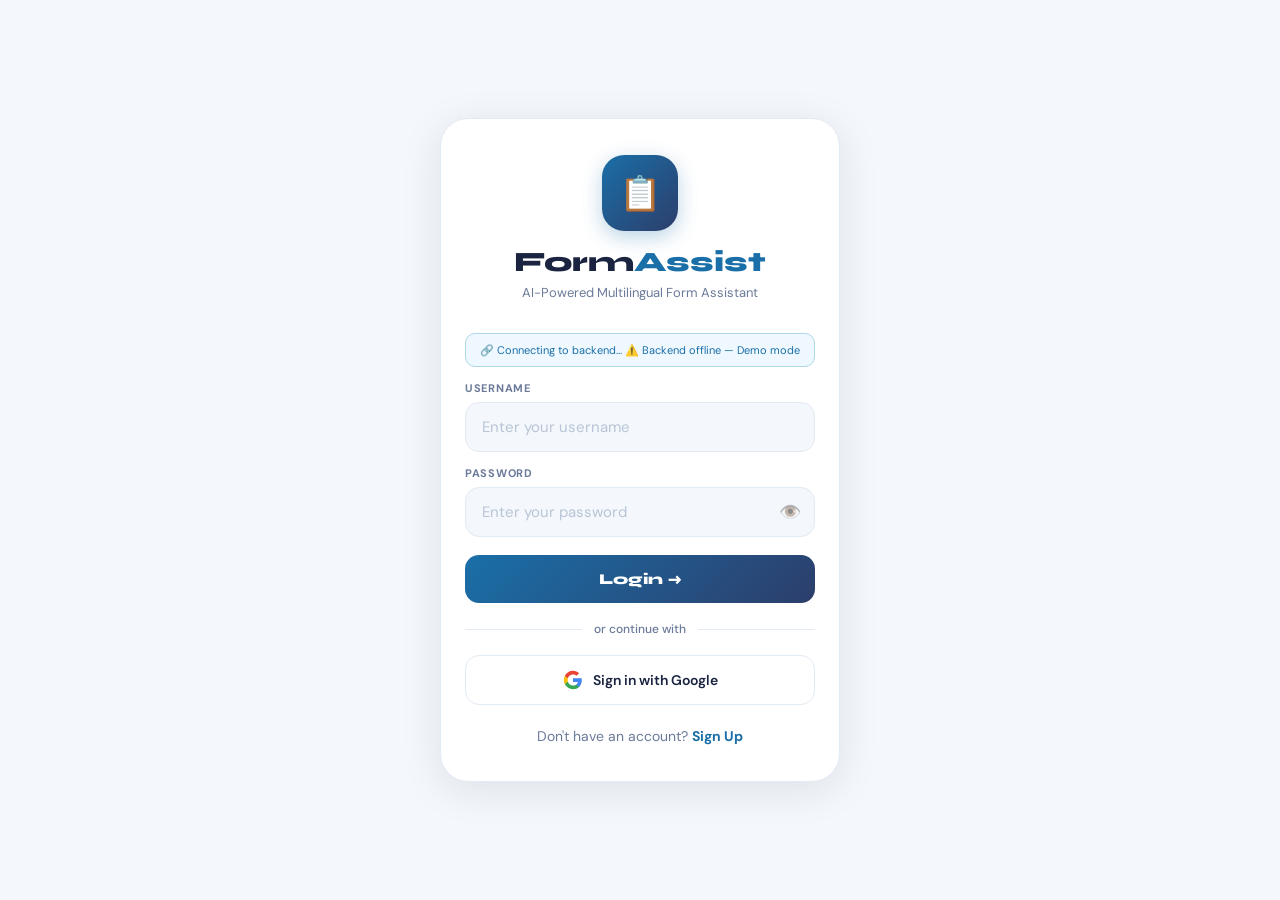
==== index.html @ cd830179 "Add files via upload" ====
<!DOCTYPE html>
<html lang="en">
<head>
    <meta charset="UTF-8">
    <meta name="viewport" content="width=device-width, initial-scale=1.0">
    <title>FormAssist - Login</title>
    <link href="https://fonts.googleapis.com/css2?family=Syne:wght@700;800&family=DM+Sans:wght@300;400;500;600&display=swap" rel="stylesheet">
    <link rel="stylesheet" href="style.css">
    <style>
        :root{--white:#FFFFFF;--bg:#F4F7FB;--blue:#87CEEB;--blue2:#ADD8E6;--blue-dark:#1A6FA8;--navy:#1A2340;--navy2:#2C3E6B;--text:#1A2340;--sub:#6B7A99;--border:#E2EAF4;--coral:#EF4444;--mint:#10B981;--shadow:0 4px 24px rgba(26,111,168,0.12);}
        *{margin:0;padding:0;box-sizing:border-box;}
        body{background:var(--bg);font-family:'DM Sans',sans-serif;color:var(--text);min-height:100vh;display:flex;flex-direction:column;align-items:center;justify-content:center;padding:24px 16px;}
        .card{background:var(--white);border-radius:28px;padding:36px 24px;width:100%;max-width:400px;box-shadow:0 8px 40px rgba(26,35,64,0.10);}
        .logo-wrap{text-align:center;margin-bottom:32px;}
        .logo-ico{width:76px;height:76px;border-radius:22px;background:linear-gradient(135deg,var(--blue-dark),var(--navy2));display:flex;align-items:center;justify-content:center;font-size:34px;margin:0 auto 14px;box-shadow:0 6px 20px rgba(26,111,168,0.3);}
        .logo-name{font-family:'Syne',sans-serif;font-size:28px;font-weight:800;color:var(--navy);}
        .logo-name span{color:var(--blue-dark);}
        .logo-sub{font-size:13px;color:var(--sub);margin-top:5px;}
        .field-group{margin-bottom:14px;}
        .field-label{font-size:11px;font-weight:700;text-transform:uppercase;letter-spacing:0.7px;color:var(--sub);margin-bottom:7px;display:block;}
        .field-wrap{position:relative;}
        .field-input{width:100%;padding:14px 16px;background:var(--bg);border:1.5px solid var(--border);border-radius:14px;color:var(--text);font-size:15px;font-family:'DM Sans',sans-serif;outline:none;transition:all 0.3s;}
        .field-input:focus{border-color:var(--blue-dark);background:var(--white);box-shadow:0 0 0 3px rgba(26,111,168,0.1);}
        .field-input::placeholder{color:#B8C5D6;}
        .eye-btn{position:absolute;right:14px;top:50%;transform:translateY(-50%);font-size:18px;cursor:pointer;opacity:0.5;}
        .error-box{background:#FEF2F2;border:1.5px solid #FECACA;border-radius:12px;padding:11px 14px;font-size:13px;color:var(--coral);margin-bottom:14px;display:none;align-items:center;gap:8px;}
        .error-box.show{display:flex;}
        .api-notice{background:#EFF8FF;border:1px solid var(--blue2);border-radius:10px;padding:9px 13px;font-size:11px;color:var(--blue-dark);margin-bottom:14px;text-align:center;}
        .btn-main{width:100%;padding:15px;background:linear-gradient(135deg,var(--blue-dark),var(--navy2));color:white;border:none;border-radius:14px;font-family:'Syne',sans-serif;font-size:15px;font-weight:800;cursor:pointer;transition:all 0.3s;margin-top:4px;}
        .btn-main:hover{transform:translateY(-2px);box-shadow:0 8px 24px rgba(26,111,168,0.35);}
        .btn-main:disabled{opacity:0.7;cursor:not-allowed;transform:none;}
        .divider{display:flex;align-items:center;gap:12px;margin:18px 0;}
        .div-line{flex:1;height:1px;background:var(--border);}
        .div-txt{font-size:12px;color:var(--sub);font-weight:500;}
        .btn-google{width:100%;padding:14px;background:var(--white);border:1.5px solid var(--border);border-radius:14px;font-size:14px;font-weight:600;color:var(--text);cursor:pointer;transition:all 0.3s;display:flex;align-items:center;justify-content:center;gap:10px;font-family:'DM Sans',sans-serif;}
        .btn-google:hover{border-color:var(--blue2);box-shadow:var(--shadow);}
        .bottom-row{text-align:center;margin-top:22px;font-size:14px;color:var(--sub);}
        .link{color:var(--blue-dark);font-weight:700;cursor:pointer;}
        .link:hover{text-decoration:underline;}
        .toast{position:fixed;bottom:28px;left:50%;transform:translateX(-50%) translateY(120px);background:var(--navy);border-radius:12px;padding:12px 22px;color:white;font-size:13px;font-weight:500;transition:transform 0.4s cubic-bezier(0.34,1.56,0.64,1);z-index:999;white-space:nowrap;}
        .toast.on{transform:translateX(-50%) translateY(0);}
        @keyframes spin{to{transform:rotate(360deg)}}
    </style>
</head>
<body>
    <div class="card">
        <div class="logo-wrap">
            <div class="logo-ico">📋</div>
            <div class="logo-name">Form<span>Assist</span></div>
            <div class="logo-sub">AI-Powered Multilingual Form Assistant</div>
        </div>

        <!-- API Notice -->
        <div class="api-notice" id="apiNotice">
            🔗 Connecting to backend... <span id="apiStatus">checking</span>
        </div>

        <div class="error-box" id="errorBox">
            <span>⚠️</span><span id="errorTxt">Invalid username or password!</span>
        </div>

        <div class="field-group">
            <label class="field-label">Username</label>
            <input class="field-input" id="username" type="text" placeholder="Enter your username" onkeydown="if(event.key==='Enter')login()">
        </div>

        <div class="field-group">
            <label class="field-label">Password</label>
            <div class="field-wrap">
                <input class="field-input" id="password" type="password" placeholder="Enter your password" onkeydown="if(event.key==='Enter')login()" style="padding-right:44px">
                <span class="eye-btn" onclick="togglePass()">👁️</span>
            </div>
        </div>

        <button class="btn-main" id="loginBtn" onclick="login()">
            <span id="loginTxt">Login →</span>
            <div class="btn-loader" id="loginLoader"></div>
        </button>

        <div class="divider">
            <div class="div-line"></div>
            <div class="div-txt">or continue with</div>
            <div class="div-line"></div>
        </div>

        <button class="btn-google" onclick="googleLogin()">
            <svg width="20" height="20" viewBox="0 0 24 24"><path fill="#4285F4" d="M22.56 12.25c0-.78-.07-1.53-.2-2.25H12v4.26h5.92c-.26 1.37-1.04 2.53-2.21 3.31v2.77h3.57c2.08-1.92 3.28-4.74 3.28-8.09z"/><path fill="#34A853" d="M12 23c2.97 0 5.46-.98 7.28-2.66l-3.57-2.77c-.98.66-2.23 1.06-3.71 1.06-2.86 0-5.29-1.93-6.16-4.53H2.18v2.84C3.99 20.53 7.7 23 12 23z"/><path fill="#FBBC05" d="M5.84 14.09c-.22-.66-.35-1.36-.35-2.09s.13-1.43.35-2.09V7.07H2.18C1.43 8.55 1 10.22 1 12s.43 3.45 1.18 4.93l2.85-2.22.81-.62z"/><path fill="#EA4335" d="M12 5.38c1.62 0 3.06.56 4.21 1.64l3.15-3.15C17.45 2.09 14.97 1 12 1 7.7 1 3.99 3.47 2.18 7.07l3.66 2.84c.87-2.6 3.3-4.53 6.16-4.53z"/></svg>
            Sign in with Google
        </button>

        <div class="bottom-row">
            Don't have an account? <span class="link" onclick="window.location.href='signup_fixed.html'">Sign Up</span>
        </div>
    </div>

    <div class="toast" id="toastEl"></div>

    <script>
        // =============================================
        // API CONFIG — Replit pe apna URL daalo
        // =============================================
        var API_BASE = 'http://localhost:8000'; // Replit URL: https://your-repl.replit.app

        // Check backend connection on load
        window.addEventListener('load', function(){
            checkBackend();
        });

        async function checkBackend(){
            var notice = document.getElementById('apiNotice');
            var status = document.getElementById('apiStatus');
            try {
                var res = await fetch(API_BASE + '/health', {
                    method: 'GET',
                    signal: AbortSignal.timeout(3000)
                });
                if(res.ok){
                    status.textContent = '✅ Connected';
                    notice.style.background = '#ECFDF5';
                    notice.style.borderColor = '#A7F3D0';
                    notice.style.color = '#10B981';
                    setTimeout(function(){ notice.style.display='none'; }, 2000);
                } else {
                    status.textContent = '⚠️ Backend offline — Demo mode';
                }
            } catch(e){
                status.textContent = '⚠️ Backend offline — Demo mode';
            }
        }

        function togglePass(){
            var inp = document.getElementById('password');
            inp.type = inp.type === 'password' ? 'text' : 'password';
        }

        function setLoading(loading){
            var btn = document.getElementById('loginBtn');
            var txt = document.getElementById('loginTxt');
            var loader = document.getElementById('loginLoader');
            btn.disabled = loading;
            txt.style.display = loading ? 'none' : 'inline';
            loader.style.display = loading ? 'block' : 'none';
        }

        async function login(){
            var u = document.getElementById('username').value.trim();
            var p = document.getElementById('password').value.trim();
            var eb = document.getElementById('errorBox');

            if(!u || !p){
                document.getElementById('errorTxt').textContent = 'Please enter both username and password!';
                eb.classList.add('show');
                return;
            }

            eb.classList.remove('show');
            setLoading(true);

            // Check if backend is online first
            var backendOnline = false;
            try {
                var healthRes = await fetch(API_BASE + '/health', { signal: AbortSignal.timeout(3000) });
                backendOnline = healthRes.ok;
            } catch(e){ backendOnline = false; }

            if(!backendOnline){
                // Backend offline - show error, don't auto login
                document.getElementById('errorTxt').textContent = '⚠️ Server offline! Please start backend first.';
                eb.classList.add('show');
                setLoading(false);
                return;
            }

            try {
                var res = await fetch(API_BASE + '/auth/login', {
                    method: 'POST',
                    headers: { 'Content-Type': 'application/json' },
                    body: JSON.stringify({ username: u, password: p }),
                    signal: AbortSignal.timeout(5000)
                });

                var data = await res.json();

                if(res.ok && data.success){
                    localStorage.setItem('fa_token', data.token);
                    localStorage.setItem('fa_username', data.username);
                    localStorage.removeItem('fa_demo_mode');
                    t('✅ Login successful!');
                    setTimeout(function(){ window.location.href = 'home.html'; }, 800);
                } else {
                    document.getElementById('errorTxt').textContent = data.detail || 'Invalid username or password!';
                    eb.classList.add('show');
                }
            } catch(e){
                document.getElementById('errorTxt').textContent = 'Connection error! Check backend.';
                eb.classList.add('show');
            }

            setLoading(false);
        }

        function googleLogin(){
            t('🔄 Signing in with Google...');
            localStorage.setItem('fa_token', 'google_demo_token');
            localStorage.setItem('fa_username', 'Google User');
            setTimeout(function(){ window.location.href = 'home.html'; }, 1200);
        }

        var tt;
        function toast(msg){return t(msg);}
        function t(msg){
            var el = document.getElementById('toastEl');
            el.textContent = msg;
            el.classList.add('on');
            clearTimeout(tt);
            tt = setTimeout(function(){ el.classList.remove('on'); }, 2500);
        }
    </script>
</body>
</html>
---- style.css ----
/* ================================================
   FormAssist — Global Stylesheet
   White + Light Blue Theme
   ================================================ */

:root {
    --white: #FFFFFF;
    --bg: #F4F7FB;
    --blue: #87CEEB;
    --blue2: #ADD8E6;
    --blue-dark: #1A6FA8;
    --navy: #1A2340;
    --navy2: #2C3E6B;
    --text: #1A2340;
    --sub: #6B7A99;
    --border: #E2EAF4;
    --coral: #EF4444;
    --mint: #10B981;
    --amber: #F59E0B;
    --shadow: 0 4px 24px rgba(26,111,168,0.10);
    --shadow2: 0 8px 32px rgba(26,111,168,0.18);
    --radius: 16px;
    --radius-lg: 20px;
    --radius-xl: 28px;
}

/* ================================================
   RESET
   ================================================ */
* {
    margin: 0;
    padding: 0;
    box-sizing: border-box;
    -webkit-tap-highlight-color: transparent;
}

body {
    background: var(--bg);
    font-family: 'DM Sans', sans-serif;
    color: var(--text);
    min-height: 100vh;
    padding-bottom: 40px;
}

/* ================================================
   TOPBAR
   ================================================ */
.topbar {
    position: fixed;
    top: 0; left: 0; right: 0;
    height: 58px;
    background: var(--white);
    border-bottom: 1px solid var(--border);
    display: flex;
    align-items: center;
    justify-content: space-between;
    padding: 0 16px;
    z-index: 100;
    box-shadow: 0 1px 8px rgba(26,35,64,0.05);
}

.t-back, .t-btn {
    width: 38px;
    height: 38px;
    border-radius: 11px;
    background: var(--bg);
    border: 1px solid var(--border);
    display: flex;
    align-items: center;
    justify-content: center;
    font-size: 18px;
    cursor: pointer;
    transition: all 0.2s;
}

.t-back:hover, .t-btn:hover {
    border-color: var(--blue2);
    background: #EFF8FF;
}

.t-logo {
    font-family: 'Syne', sans-serif;
    font-size: 19px;
    font-weight: 800;
    color: var(--navy);
}

.t-logo span { color: var(--blue-dark); }

.t-title {
    font-family: 'Syne', sans-serif;
    font-size: 18px;
    font-weight: 800;
    color: var(--navy);
}

/* ================================================
   PAGE WRAPPER
   ================================================ */
.page {
    padding: 70px 16px 20px;
}

/* ================================================
   SECTION CARD
   ================================================ */
.section {
    background: var(--white);
    border-radius: var(--radius-lg);
    padding: 16px;
    margin-bottom: 12px;
    box-shadow: 0 1px 6px rgba(26,35,64,0.05);
}

.sec-title {
    font-family: 'Syne', sans-serif;
    font-size: 13px;
    font-weight: 800;
    color: var(--sub);
    text-transform: uppercase;
    letter-spacing: 0.8px;
    margin-bottom: 12px;
}

.sec-title-lg {
    font-family: 'Syne', sans-serif;
    font-size: 16px;
    font-weight: 800;
    color: var(--navy);
    margin-bottom: 12px;
}

/* ================================================
   FORM FIELDS
   ================================================ */
.field-group { margin-bottom: 14px; }

.field-label {
    font-size: 11px;
    font-weight: 700;
    text-transform: uppercase;
    letter-spacing: 0.6px;
    color: var(--sub);
    margin-bottom: 7px;
    display: block;
}

.field-input {
    width: 100%;
    padding: 13px 15px;
    background: var(--bg);
    border: 1.5px solid var(--border);
    border-radius: 13px;
    color: var(--text);
    font-size: 14px;
    font-family: 'DM Sans', sans-serif;
    outline: none;
    transition: all 0.3s;
}

.field-input:focus {
    border-color: var(--blue-dark);
    background: var(--white);
    box-shadow: 0 0 0 3px rgba(26,111,168,0.1);
}

.field-input::placeholder { color: #B8C5D6; }
.field-input.ok { border-color: var(--mint); }
.field-input.err { border-color: var(--coral); }

.field-select {
    width: 100%;
    padding: 13px 15px;
    background: var(--bg);
    border: 1.5px solid var(--border);
    border-radius: 13px;
    color: var(--text);
    font-size: 14px;
    font-family: 'DM Sans', sans-serif;
    outline: none;
    cursor: pointer;
    transition: all 0.3s;
}

.field-select:focus {
    border-color: var(--blue-dark);
}

/* ================================================
   BUTTONS
   ================================================ */
.btn-primary {
    width: 100%;
    padding: 14px;
    background: linear-gradient(135deg, var(--blue-dark), var(--navy2));
    color: white;
    border: none;
    border-radius: 14px;
    font-family: 'Syne', sans-serif;
    font-size: 14px;
    font-weight: 800;
    cursor: pointer;
    transition: all 0.3s;
    display: flex;
    align-items: center;
    justify-content: center;
    gap: 8px;
}

.btn-primary:hover {
    transform: translateY(-2px);
    box-shadow: 0 8px 22px rgba(26,111,168,0.35);
}

.btn-primary:disabled {
    opacity: 0.7;
    cursor: not-allowed;
    transform: none;
}

.btn-secondary {
    width: 100%;
    padding: 13px;
    background: var(--white);
    border: 1.5px solid var(--border);
    border-radius: 14px;
    color: var(--sub);
    font-size: 14px;
    font-weight: 600;
    cursor: pointer;
    transition: all 0.2s;
    font-family: 'DM Sans', sans-serif;
    margin-top: 8px;
}

.btn-secondary:hover {
    border-color: var(--blue2);
    color: var(--text);
}

.btn-blue {
    width: 100%;
    padding: 13px;
    background: rgba(26,111,168,0.08);
    border: 1.5px solid var(--blue2);
    border-radius: 14px;
    color: var(--blue-dark);
    font-size: 14px;
    font-weight: 700;
    cursor: pointer;
    transition: all 0.2s;
    font-family: 'DM Sans', sans-serif;
    display: flex;
    align-items: center;
    justify-content: center;
    gap: 8px;
}

.btn-blue:hover { background: rgba(26,111,168,0.14); }

.btn-danger {
    width: 100%;
    padding: 13px;
    background: #FEF2F2;
    border: 1.5px solid #FECACA;
    border-radius: 14px;
    color: var(--coral);
    font-size: 14px;
    font-weight: 700;
    cursor: pointer;
    font-family: 'DM Sans', sans-serif;
    margin-top: 8px;
}

.btn-icon {
    width: 42px;
    height: 42px;
    border-radius: 13px;
    background: var(--blue);
    display: flex;
    align-items: center;
    justify-content: center;
    font-size: 19px;
    cursor: pointer;
    border: none;
    flex-shrink: 0;
    transition: all 0.2s;
}

.btn-icon:hover { background: var(--blue-dark); }

/* ================================================
   CARDS
   ================================================ */
.card {
    background: var(--white);
    border: 1px solid var(--border);
    border-radius: var(--radius-lg);
    padding: 14px;
    box-shadow: 0 1px 4px rgba(26,35,64,0.05);
    transition: all 0.25s;
}

.card:hover {
    transform: translateY(-2px);
    box-shadow: var(--shadow2);
    border-color: var(--blue2);
}

.card-clickable { cursor: pointer; }

/* ================================================
   LIST ITEMS
   ================================================ */
.list-item {
    display: flex;
    align-items: center;
    gap: 12px;
    padding: 12px;
    background: var(--white);
    border: 1px solid var(--border);
    border-radius: 13px;
    margin-bottom: 8px;
    cursor: pointer;
    transition: all 0.2s;
}

.list-item:hover {
    border-color: var(--blue2);
    transform: translateX(4px);
}

.list-ico {
    width: 40px;
    height: 40px;
    border-radius: 11px;
    background: var(--bg);
    display: flex;
    align-items: center;
    justify-content: center;
    font-size: 20px;
    flex-shrink: 0;
}

.list-arrow {
    margin-left: auto;
    color: var(--blue-dark);
    font-size: 16px;
    font-weight: 700;
}

/* ================================================
   TOGGLE SWITCH
   ================================================ */
.toggle {
    width: 46px;
    height: 26px;
    border-radius: 13px;
    background: var(--border);
    position: relative;
    cursor: pointer;
    transition: all 0.3s;
    flex-shrink: 0;
    border: none;
}

.toggle.on { background: var(--blue-dark); }

.toggle::after {
    content: '';
    position: absolute;
    width: 20px;
    height: 20px;
    border-radius: 50%;
    background: white;
    top: 3px;
    left: 3px;
    transition: all 0.3s;
    box-shadow: 0 1px 4px rgba(0,0,0,0.2);
}

.toggle.on::after { left: 23px; }

/* ================================================
   CHIPS / TAGS
   ================================================ */
.chip {
    padding: 6px 14px;
    border-radius: 20px;
    background: var(--bg);
    border: 1.5px solid var(--border);
    font-size: 12px;
    font-weight: 600;
    color: var(--sub);
    cursor: pointer;
    transition: all 0.2s;
    white-space: nowrap;
}

.chip:hover { border-color: var(--blue2); color: var(--text); }
.chip.active { background: rgba(26,111,168,0.08); border-color: var(--blue-dark); color: var(--blue-dark); }

.badge {
    font-size: 10px;
    font-weight: 700;
    padding: 3px 8px;
    border-radius: 20px;
}

.badge-done { background: #ECFDF5; color: var(--mint); }
.badge-saved { background: #EFF8FF; color: var(--blue-dark); }
.badge-pending { background: #FFFBEB; color: var(--amber); }
.badge-new { background: rgba(26,111,168,0.1); color: var(--blue-dark); border: 1px solid var(--blue2); }

/* ================================================
   SEARCH BAR
   ================================================ */
.search-bar {
    background: var(--white);
    border: 2px solid var(--blue2);
    border-radius: 18px;
    display: flex;
    align-items: center;
    padding: 4px 4px 4px 14px;
    gap: 8px;
    box-shadow: var(--shadow);
    transition: all 0.3s;
    margin-bottom: 10px;
}

.search-bar:focus-within {
    border-color: var(--blue-dark);
    box-shadow: var(--shadow2);
}

.search-input {
    flex: 1;
    border: none;
    outline: none;
    background: transparent;
    font-size: 14px;
    color: var(--text);
    font-family: 'DM Sans', sans-serif;
    padding: 10px 0;
}

.search-input::placeholder { color: #B8C5D6; }

/* ================================================
   MODAL
   ================================================ */
.m-overlay {
    position: fixed;
    inset: 0;
    background: rgba(26,35,64,0.45);
    backdrop-filter: blur(6px);
    z-index: 300;
    opacity: 0;
    visibility: hidden;
    transition: all 0.3s;
}

.m-overlay.open { opacity: 1; visibility: visible; }

.modal {
    position: fixed;
    bottom: 0; left: 0; right: 0;
    background: var(--white);
    border-radius: 26px 26px 0 0;
    z-index: 301;
    padding: 22px 18px 36px;
    transform: translateY(100%);
    transition: transform 0.4s cubic-bezier(0.4,0,0.2,1);
    max-height: 90vh;
    overflow-y: auto;
}

.modal.open { transform: translateY(0); }

.m-handle {
    width: 38px;
    height: 4px;
    border-radius: 2px;
    background: var(--border);
    margin: 0 auto 18px;
}

.m-title {
    font-family: 'Syne', sans-serif;
    font-size: 18px;
    font-weight: 800;
    color: var(--navy);
    margin-bottom: 4px;
}

.m-sub {
    font-size: 13px;
    color: var(--sub);
    margin-bottom: 18px;
    line-height: 1.5;
}

/* ================================================
   ERROR / INFO BOXES
   ================================================ */
.error-box {
    background: #FEF2F2;
    border: 1.5px solid #FECACA;
    border-radius: 12px;
    padding: 10px 13px;
    font-size: 13px;
    color: var(--coral);
    margin-bottom: 12px;
    display: none;
    align-items: center;
    gap: 8px;
}

.error-box.show { display: flex; }

.info-box {
    background: #EFF8FF;
    border: 1.5px solid var(--blue2);
    border-radius: 12px;
    padding: 10px 13px;
    font-size: 12px;
    color: var(--blue-dark);
    margin-bottom: 12px;
    line-height: 1.6;
}

.success-box {
    background: #ECFDF5;
    border: 1.5px solid #A7F3D0;
    border-radius: 12px;
    padding: 10px 13px;
    font-size: 13px;
    color: var(--mint);
    margin-bottom: 12px;
}

.warning-box {
    background: #FFFBEB;
    border: 1.5px solid #FDE68A;
    border-radius: 12px;
    padding: 10px 13px;
    font-size: 12px;
    color: var(--amber);
    margin-bottom: 12px;
    line-height: 1.6;
}

/* ================================================
   HERO / GRADIENT HEADER
   ================================================ */
.hero-gradient {
    background: linear-gradient(135deg, var(--blue-dark), var(--navy2));
    border-radius: var(--radius-xl);
    padding: 24px;
    margin-bottom: 16px;
    color: white;
    text-align: center;
}

.hero-ico {
    font-size: 48px;
    display: block;
    margin-bottom: 12px;
    animation: float 3s ease-in-out infinite;
}

@keyframes float {
    0%,100% { transform: translateY(0); }
    50% { transform: translateY(-8px); }
}

.hero-title {
    font-family: 'Syne', sans-serif;
    font-size: 22px;
    font-weight: 800;
    margin-bottom: 6px;
}

.hero-sub {
    font-size: 13px;
    opacity: 0.8;
    line-height: 1.6;
}

/* ================================================
   GRID LAYOUTS
   ================================================ */
.grid-2 {
    display: grid;
    grid-template-columns: 1fr 1fr;
    gap: 10px;
    margin-bottom: 10px;
}

.grid-3 {
    display: grid;
    grid-template-columns: 1fr 1fr 1fr;
    gap: 8px;
}

/* ================================================
   AVATAR
   ================================================ */
.avatar {
    width: 52px;
    height: 52px;
    border-radius: 50%;
    background: var(--blue2);
    display: flex;
    align-items: center;
    justify-content: center;
    font-size: 24px;
    flex-shrink: 0;
    overflow: hidden;
}

.avatar img {
    width: 100%;
    height: 100%;
    object-fit: cover;
}

/* ================================================
   DIVIDER
   ================================================ */
.divider {
    display: flex;
    align-items: center;
    gap: 12px;
    margin: 16px 0;
}

.div-line { flex: 1; height: 1px; background: var(--border); }
.div-txt { font-size: 12px; color: var(--sub); font-weight: 500; }

/* ================================================
   TOAST
   ================================================ */
.toast {
    position: fixed;
    bottom: 24px;
    left: 50%;
    transform: translateX(-50%) translateY(120px);
    background: var(--navy);
    border-radius: 12px;
    padding: 11px 20px;
    color: white;
    font-size: 13px;
    font-weight: 500;
    transition: transform 0.4s cubic-bezier(0.34,1.56,0.64,1);
    z-index: 999;
    white-space: nowrap;
    box-shadow: var(--shadow2);
}

.toast.on { transform: translateX(-50%) translateY(0); }

/* ================================================
   BOT FAB
   ================================================ */
.bot-fab {
    position: fixed;
    bottom: 26px;
    right: 18px;
    width: 58px;
    height: 58px;
    border-radius: 50%;
    background: linear-gradient(135deg, var(--blue-dark), var(--navy2));
    display: flex;
    align-items: center;
    justify-content: center;
    font-size: 26px;
    cursor: pointer;
    z-index: 150;
    box-shadow: 0 6px 22px rgba(26,111,168,0.4);
    border: none;
    animation: botPulse 2.5s ease-in-out infinite;
    transition: all 0.3s;
}

.bot-fab:hover { transform: scale(1.1); }

@keyframes botPulse {
    0%,100% { box-shadow: 0 6px 22px rgba(26,111,168,0.4); }
    50% { box-shadow: 0 6px 30px rgba(26,111,168,0.65); }
}

/* ================================================
   LOADING SPINNER
   ================================================ */
.spinner {
    width: 20px;
    height: 20px;
    border: 2px solid rgba(255,255,255,0.4);
    border-top-color: white;
    border-radius: 50%;
    animation: spin 0.8s linear infinite;
    margin: 0 auto;
}

@keyframes spin { to { transform: rotate(360deg); } }

/* ================================================
   SCROLLBAR
   ================================================ */
::-webkit-scrollbar { width: 4px; }
::-webkit-scrollbar-thumb { background: var(--border); border-radius: 2px; }

/* ================================================
   HORIZONTAL SCROLL
   ================================================ */
.h-scroll {
    display: flex;
    gap: 8px;
    overflow-x: auto;
    padding-bottom: 4px;
    scrollbar-width: none;
}

.h-scroll::-webkit-scrollbar { display: none; }

/* ================================================
   STEP INDICATOR
   ================================================ */
.steps {
    display: flex;
    align-items: center;
    justify-content: center;
    gap: 0;
    margin-bottom: 22px;
}

.step-dot {
    width: 30px;
    height: 30px;
    border-radius: 50%;
    background: var(--border);
    display: flex;
    align-items: center;
    justify-content: center;
    font-size: 11px;
    font-weight: 700;
    color: var(--sub);
    transition: all 0.3s;
    flex-shrink: 0;
}

.step-dot.active { background: var(--blue-dark); color: white; }
.step-dot.done { background: var(--mint); color: white; }

.step-line {
    width: 36px;
    height: 2px;
    background: var(--border);
    transition: all 0.3s;
}

.step-line.done { background: var(--mint); }

/* ================================================
   UTILITY
   ================================================ */
.text-center { text-align: center; }
.text-sub { color: var(--sub); font-size: 13px; }
.text-navy { color: var(--navy); }
.text-blue { color: var(--blue-dark); }
.text-mint { color: var(--mint); }
.text-coral { color: var(--coral); }
.fw-800 { font-family: 'Syne', sans-serif; font-weight: 800; }
.mb-8 { margin-bottom: 8px; }
.mb-12 { margin-bottom: 12px; }
.mb-16 { margin-bottom: 16px; }
.mt-8 { margin-top: 8px; }
.mt-12 { margin-top: 12px; }
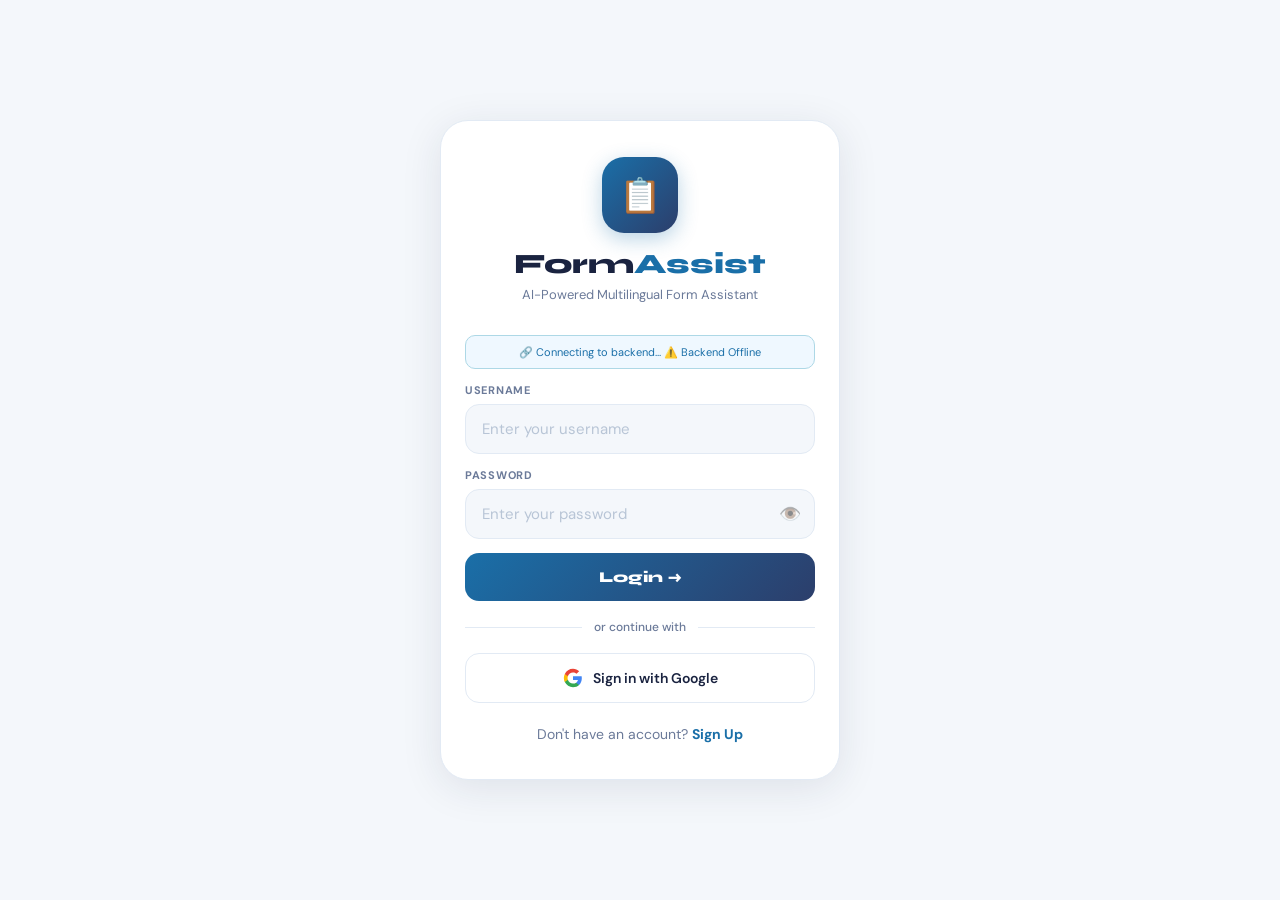
==== commit a9baaeff: "Update index.html" ====
--- a/index.html
+++ b/index.html
@@ -26,7 +26,7 @@
         .error-box{background:#FEF2F2;border:1.5px solid #FECACA;border-radius:12px;padding:11px 14px;font-size:13px;color:var(--coral);margin-bottom:14px;display:none;align-items:center;gap:8px;}
         .error-box.show{display:flex;}
         .api-notice{background:#EFF8FF;border:1px solid var(--blue2);border-radius:10px;padding:9px 13px;font-size:11px;color:var(--blue-dark);margin-bottom:14px;text-align:center;}
-        .btn-main{width:100%;padding:15px;background:linear-gradient(135deg,var(--blue-dark),var(--navy2));color:white;border:none;border-radius:14px;font-family:'Syne',sans-serif;font-size:15px;font-weight:800;cursor:pointer;transition:all 0.3s;margin-top:4px;}
+        .btn-main{width:100%;padding:15px;background:linear-gradient(135deg,var(--blue-dark),var(--navy2));color:white;border:none;border-radius:14px;font-family:'Syne',sans-serif;font-size:15px;font-weight:800;cursor:pointer;transition:all 0.3s;margin-top:4px;display:flex;align-items:center;justify-content:center;}
         .btn-main:hover{transform:translateY(-2px);box-shadow:0 8px 24px rgba(26,111,168,0.35);}
         .btn-main:disabled{opacity:0.7;cursor:not-allowed;transform:none;}
         .divider{display:flex;align-items:center;gap:12px;margin:18px 0;}
@@ -39,6 +39,7 @@
         .link:hover{text-decoration:underline;}
         .toast{position:fixed;bottom:28px;left:50%;transform:translateX(-50%) translateY(120px);background:var(--navy);border-radius:12px;padding:12px 22px;color:white;font-size:13px;font-weight:500;transition:transform 0.4s cubic-bezier(0.34,1.56,0.64,1);z-index:999;white-space:nowrap;}
         .toast.on{transform:translateX(-50%) translateY(0);}
+        .btn-loader{display:none;width:18px;height:18px;border:2px solid #ffffff;border-top:2px solid transparent;border-radius:50%;animation:spin 0.8s linear infinite;}
         @keyframes spin{to{transform:rotate(360deg)}}
     </style>
 </head>
@@ -96,10 +97,8 @@
     <div class="toast" id="toastEl"></div>
 
     <script>
-        // =============================================
-        // API CONFIG — Replit pe apna URL daalo
-        // =============================================
-        var API_BASE = 'http://localhost:8000'; // Replit URL: https://your-repl.replit.app
+        // Production Render Backend URL
+        var API_BASE = 'https://formassist-backend-bydu.onrender.com';
 
         // Check backend connection on load
         window.addEventListener('load', function(){
@@ -112,7 +111,7 @@
             try {
                 var res = await fetch(API_BASE + '/health', {
                     method: 'GET',
-                    signal: AbortSignal.timeout(3000)
+                    signal: AbortSignal.timeout(5000)
                 });
                 if(res.ok){
                     status.textContent = '✅ Connected';
@@ -121,10 +120,10 @@
                     notice.style.color = '#10B981';
                     setTimeout(function(){ notice.style.display='none'; }, 2000);
                 } else {
-                    status.textContent = '⚠️ Backend offline — Demo mode';
+                    status.textContent = '⚠️ Backend Offline';
                 }
             } catch(e){
-                status.textContent = '⚠️ Backend offline — Demo mode';
+                status.textContent = '⚠️ Backend Offline';
             }
         }
 
@@ -156,54 +155,40 @@
             eb.classList.remove('show');
             setLoading(true);
 
-            // Check if backend is online first
-            var backendOnline = false;
-            try {
-                var healthRes = await fetch(API_BASE + '/health', { signal: AbortSignal.timeout(3000) });
-                backendOnline = healthRes.ok;
-            } catch(e){ backendOnline = false; }
-
-            if(!backendOnline){
-                // Backend offline - show error, don't auto login
-                document.getElementById('errorTxt').textContent = '⚠️ Server offline! Please start backend first.';
-                eb.classList.add('show');
-                setLoading(false);
-                return;
-            }
-
             try {
                 var res = await fetch(API_BASE + '/auth/login', {
                     method: 'POST',
                     headers: { 'Content-Type': 'application/json' },
                     body: JSON.stringify({ username: u, password: p }),
-                    signal: AbortSignal.timeout(5000)
+                    signal: AbortSignal.timeout(10000)
                 });
 
                 var data = await res.json();
 
-                if(res.ok && data.success){
-                    localStorage.setItem('fa_token', data.token);
-                    localStorage.setItem('fa_username', data.username);
-                    localStorage.removeItem('fa_demo_mode');
+                if(res.ok && (data.success !== false) && (data.token || data.access_token)){
+                    var userToken = data.token || data.access_token;
+                    localStorage.setItem('fa_token', userToken);
+                    localStorage.setItem('fa_username', u);
                     t('✅ Login successful!');
                     setTimeout(function(){ window.location.href = 'home.html'; }, 800);
                 } else {
-                    document.getElementById('errorTxt').textContent = data.detail || 'Invalid username or password!';
+                    var errMsg = data.detail || data.message || 'Invalid username or password!';
+                    if(Array.isArray(errMsg)) errMsg = errMsg.map(function(e){ return e.msg || e; }).join(', ');
+                    document.getElementById('errorTxt').textContent = errMsg;
                     eb.classList.add('show');
+                    t('❌ ' + errMsg);
                 }
             } catch(e){
-                document.getElementById('errorTxt').textContent = 'Connection error! Check backend.';
+                document.getElementById('errorTxt').textContent = 'Connection error! Check server connection.';
                 eb.classList.add('show');
+                t('❌ Connection error! Backend offline.');
+            } finally {
+                setLoading(false);
             }
-
-            setLoading(false);
         }
 
         function googleLogin(){
-            t('🔄 Signing in with Google...');
-            localStorage.setItem('fa_token', 'google_demo_token');
-            localStorage.setItem('fa_username', 'Google User');
-            setTimeout(function(){ window.location.href = 'home.html'; }, 1200);
+            t('🔄 Google sign in feature coming soon!');
         }
 
         var tt;
